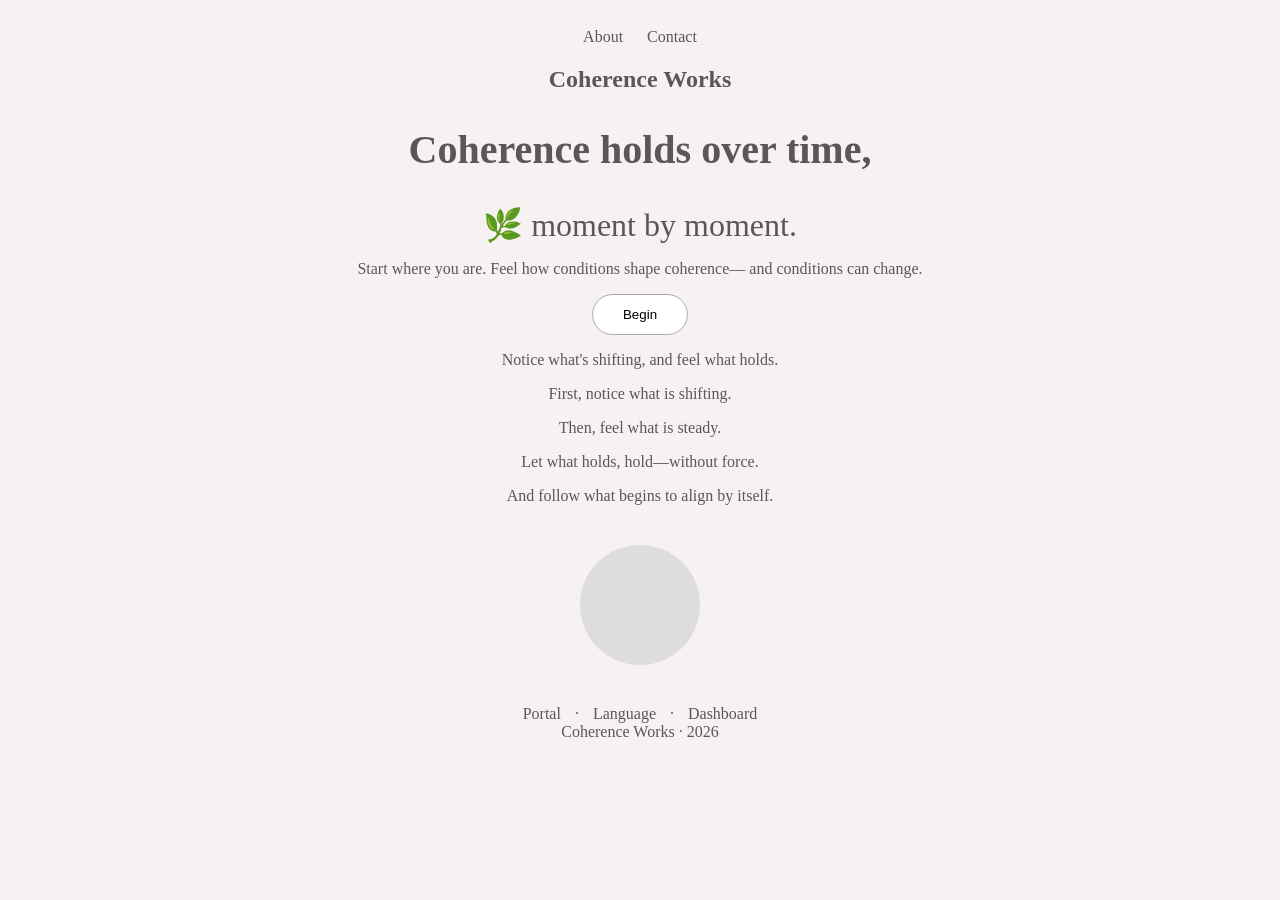
==== index.html @ 54723b14 "Add files via upload" ====
<!DOCTYPE html>
<html lang="en">
<head>
<meta charset="UTF-8">
<meta name="viewport" content="width=device-width, initial-scale=1.0">
<title>Coherence Works</title>
<link rel="stylesheet" href="styles.css">
</head>
<body>
<div class="page-field">

<header class="top-nav reveal reveal-delay-1">
  <nav>
    <a class="footer-link" href="#">About</a>
    <a class="footer-link" href="#">Contact</a>
  </nav>
</header>

<section class="hero">
  <div class="logo-wrap reveal reveal-delay-1">
    <h2>Coherence Works</h2>
  </div>

  <div class="hero-group reveal reveal-delay-2">
    <h1 class="hero-title">Coherence holds over time,</h1>
    <div class="hero-subline">🌿 moment by moment.</div>
  </div>

  <div class="soft-divider reveal reveal-delay-2"></div>

  <p class="reveal reveal-delay-3">
    Start where you are. Feel how conditions shape coherence—
    and conditions can change.
  </p>

  <div class="reveal reveal-delay-4">
    <button class="begin-btn">Begin</button>
  </div>

  <div class="reflection-block reveal reveal-delay-5">
    <p>Notice what's shifting, and feel what holds.</p>
    <p>First, notice what is shifting.</p>
    <p>Then, feel what is steady.</p>
    <p>Let what holds, hold—without force.</p>
    <p>And follow what begins to align by itself.</p>
  </div>

  <div class="stone-wrap reveal reveal-delay-6">
    <div class="stone-placeholder"></div>
  </div>

  <footer>
    <div class="footer-nav reveal reveal-delay-6">
      <a class="footer-link" href="#">Portal</a>
      <span>·</span>
      <a class="footer-link" href="#">Language</a>
      <span>·</span>
      <a class="footer-link" href="#">Dashboard</a>
    </div>

    <div class="reveal reveal-delay-6 copyright">
      Coherence Works · 2026
    </div>
  </footer>
</section>

</div>
<script src="script.js"></script>
</body>
</html>
---- styles.css ----
body {
  font-family: Georgia, serif;
  background: #f8f1f1;
  color: #5c5656;
  text-align: center;
  padding: 20px;
}

.hero {
  max-width: 800px;
  margin: auto;
}

.hero-title {
  font-size: 2.5rem;
}

.hero-subline {
  font-size: 2rem;
}

.begin-btn {
  padding: 12px 30px;
  border-radius: 30px;
  border: 1px solid #aaa;
  background: white;
  cursor: pointer;
  transition: all 0.3s ease;
}

.begin-btn:hover {
  transform: translateY(-2px);
}

.stone-placeholder {
  width: 120px;
  height: 120px;
  background: #ddd;
  border-radius: 50%;
  margin: 40px auto;
}

.footer-link {
  margin: 0 10px;
  text-decoration: none;
  color: #5c5656;
}
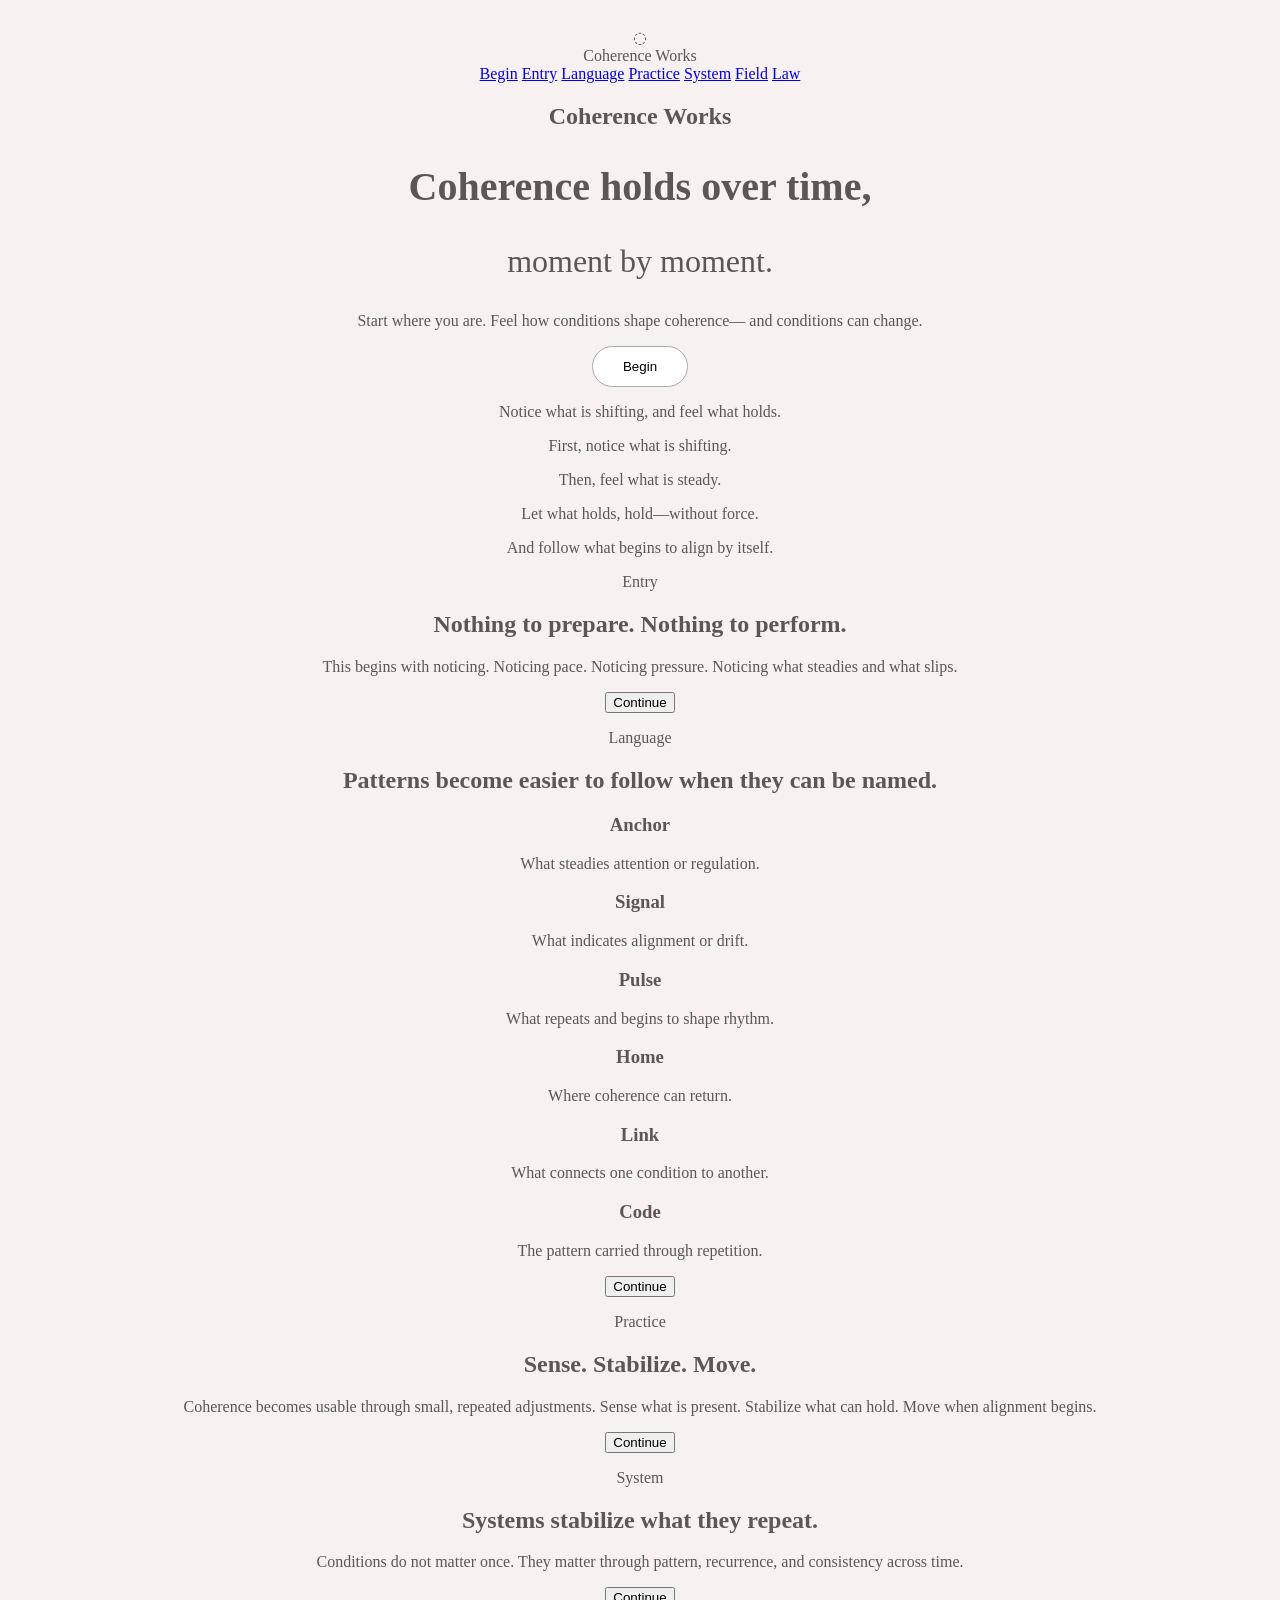
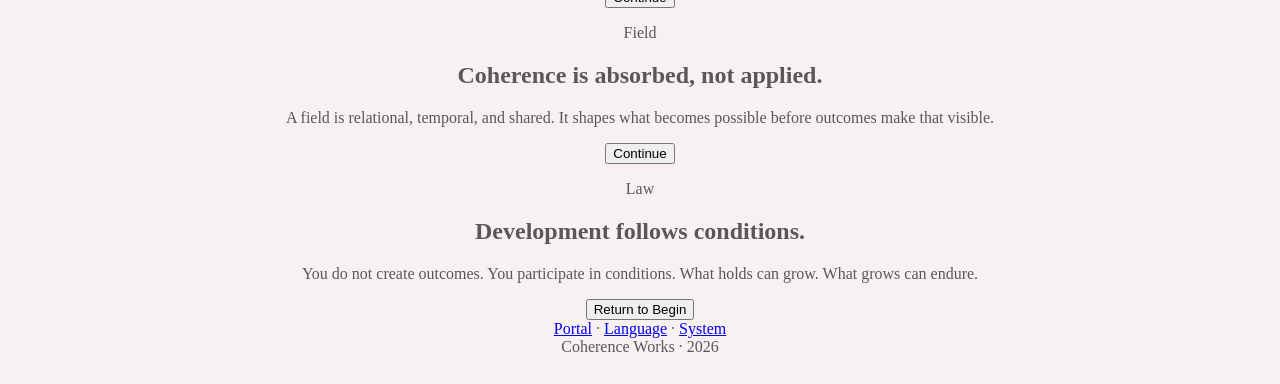
==== commit ee9baf52: "Refactor HTML structure and improve semantics" ====
--- a/index.html
+++ b/index.html
@@ -1,70 +1,172 @@
 <!DOCTYPE html>
 <html lang="en">
 <head>
-<meta charset="UTF-8">
-<meta name="viewport" content="width=device-width, initial-scale=1.0">
-<title>Coherence Works</title>
-<link rel="stylesheet" href="styles.css">
+  <meta charset="UTF-8" />
+  <meta name="viewport" content="width=device-width, initial-scale=1.0" />
+  <title>Coherence Works</title>
+  <link rel="stylesheet" href="styles.css" />
 </head>
 <body>
-<div class="page-field">
+  <div class="page-field">
+    <header class="site-header">
+      <div class="brand">
+        <div class="brand-mark" aria-hidden="true">◌</div>
+        <div class="brand-text">Coherence Works</div>
+      </div>
 
-<header class="top-nav reveal reveal-delay-1">
-  <nav>
-    <a class="footer-link" href="#">About</a>
-    <a class="footer-link" href="#">Contact</a>
-  </nav>
-</header>
+      <nav class="top-nav" aria-label="Primary">
+        <a href="#begin" class="nav-link active">Begin</a>
+        <a href="#entry" class="nav-link">Entry</a>
+        <a href="#language" class="nav-link">Language</a>
+        <a href="#practice" class="nav-link">Practice</a>
+        <a href="#system" class="nav-link">System</a>
+        <a href="#field" class="nav-link">Field</a>
+        <a href="#law" class="nav-link">Law</a>
+      </nav>
+    </header>
 
-<section class="hero">
-  <div class="logo-wrap reveal reveal-delay-1">
-    <h2>Coherence Works</h2>
+    <main>
+      <section id="begin" class="panel hero-panel is-current">
+        <div class="panel-inner">
+          <div class="reveal reveal-1 logo-wrap">
+            <h1 class="site-title">Coherence Works</h1>
+          </div>
+
+          <div class="reveal reveal-2 hero-group">
+            <h2 class="hero-title">Coherence holds over time,</h2>
+            <p class="hero-subline">moment by moment.</p>
+          </div>
+
+          <div class="reveal reveal-3 soft-divider" aria-hidden="true"></div>
+
+          <p class="reveal reveal-4 lead">
+            Start where you are. Feel how conditions shape coherence—
+            and conditions can change.
+          </p>
+
+          <div class="reveal reveal-5 cta-row">
+            <button class="begin-btn" data-go="#entry">Begin</button>
+          </div>
+
+          <div class="reveal reveal-6 reflection-block">
+            <p>Notice what is shifting, and feel what holds.</p>
+            <p>First, notice what is shifting.</p>
+            <p>Then, feel what is steady.</p>
+            <p>Let what holds, hold—without force.</p>
+            <p>And follow what begins to align by itself.</p>
+          </div>
+
+          <div class="reveal reveal-6 stone-wrap" aria-hidden="true">
+            <div class="stone-stack">
+              <span class="stone stone-1"></span>
+              <span class="stone stone-2"></span>
+              <span class="stone stone-3"></span>
+            </div>
+          </div>
+        </div>
+      </section>
+
+      <section id="entry" class="panel">
+        <div class="panel-inner">
+          <p class="panel-kicker reveal">Entry</p>
+          <h2 class="panel-title reveal">Nothing to prepare. Nothing to perform.</h2>
+          <p class="panel-text reveal">
+            This begins with noticing. Noticing pace. Noticing pressure.
+            Noticing what steadies and what slips.
+          </p>
+          <div class="panel-actions reveal">
+            <button class="ghost-btn" data-go="#language">Continue</button>
+          </div>
+        </div>
+      </section>
+
+      <section id="language" class="panel">
+        <div class="panel-inner">
+          <p class="panel-kicker reveal">Language</p>
+          <h2 class="panel-title reveal">Patterns become easier to follow when they can be named.</h2>
+          <div class="terms-grid reveal">
+            <article class="term-card"><h3>Anchor</h3><p>What steadies attention or regulation.</p></article>
+            <article class="term-card"><h3>Signal</h3><p>What indicates alignment or drift.</p></article>
+            <article class="term-card"><h3>Pulse</h3><p>What repeats and begins to shape rhythm.</p></article>
+            <article class="term-card"><h3>Home</h3><p>Where coherence can return.</p></article>
+            <article class="term-card"><h3>Link</h3><p>What connects one condition to another.</p></article>
+            <article class="term-card"><h3>Code</h3><p>The pattern carried through repetition.</p></article>
+          </div>
+          <div class="panel-actions reveal">
+            <button class="ghost-btn" data-go="#practice">Continue</button>
+          </div>
+        </div>
+      </section>
+
+      <section id="practice" class="panel">
+        <div class="panel-inner">
+          <p class="panel-kicker reveal">Practice</p>
+          <h2 class="panel-title reveal">Sense. Stabilize. Move.</h2>
+          <p class="panel-text reveal">
+            Coherence becomes usable through small, repeated adjustments.
+            Sense what is present. Stabilize what can hold. Move when alignment begins.
+          </p>
+          <div class="panel-actions reveal">
+            <button class="ghost-btn" data-go="#system">Continue</button>
+          </div>
+        </div>
+      </section>
+
+      <section id="system" class="panel">
+        <div class="panel-inner">
+          <p class="panel-kicker reveal">System</p>
+          <h2 class="panel-title reveal">Systems stabilize what they repeat.</h2>
+          <p class="panel-text reveal">
+            Conditions do not matter once. They matter through pattern, recurrence,
+            and consistency across time.
+          </p>
+          <div class="panel-actions reveal">
+            <button class="ghost-btn" data-go="#field">Continue</button>
+          </div>
+        </div>
+      </section>
+
+      <section id="field" class="panel">
+        <div class="panel-inner">
+          <p class="panel-kicker reveal">Field</p>
+          <h2 class="panel-title reveal">Coherence is absorbed, not applied.</h2>
+          <p class="panel-text reveal">
+            A field is relational, temporal, and shared. It shapes what becomes possible
+            before outcomes make that visible.
+          </p>
+          <div class="panel-actions reveal">
+            <button class="ghost-btn" data-go="#law">Continue</button>
+          </div>
+        </div>
+      </section>
+
+      <section id="law" class="panel">
+        <div class="panel-inner">
+          <p class="panel-kicker reveal">Law</p>
+          <h2 class="panel-title reveal">Development follows conditions.</h2>
+          <p class="panel-text reveal">
+            You do not create outcomes. You participate in conditions.
+            What holds can grow. What grows can endure.
+          </p>
+          <div class="panel-actions reveal">
+            <button class="ghost-btn" data-go="#begin">Return to Begin</button>
+          </div>
+        </div>
+      </section>
+    </main>
+
+    <footer class="site-footer">
+      <div class="footer-links">
+        <a href="#begin">Portal</a>
+        <span>·</span>
+        <a href="#language">Language</a>
+        <span>·</span>
+        <a href="#system">System</a>
+      </div>
+      <div class="footer-copy">Coherence Works · 2026</div>
+    </footer>
   </div>
 
-  <div class="hero-group reveal reveal-delay-2">
-    <h1 class="hero-title">Coherence holds over time,</h1>
-    <div class="hero-subline">🌿 moment by moment.</div>
-  </div>
-
-  <div class="soft-divider reveal reveal-delay-2"></div>
-
-  <p class="reveal reveal-delay-3">
-    Start where you are. Feel how conditions shape coherence—
-    and conditions can change.
-  </p>
-
-  <div class="reveal reveal-delay-4">
-    <button class="begin-btn">Begin</button>
-  </div>
-
-  <div class="reflection-block reveal reveal-delay-5">
-    <p>Notice what's shifting, and feel what holds.</p>
-    <p>First, notice what is shifting.</p>
-    <p>Then, feel what is steady.</p>
-    <p>Let what holds, hold—without force.</p>
-    <p>And follow what begins to align by itself.</p>
-  </div>
-
-  <div class="stone-wrap reveal reveal-delay-6">
-    <div class="stone-placeholder"></div>
-  </div>
-
-  <footer>
-    <div class="footer-nav reveal reveal-delay-6">
-      <a class="footer-link" href="#">Portal</a>
-      <span>·</span>
-      <a class="footer-link" href="#">Language</a>
-      <span>·</span>
-      <a class="footer-link" href="#">Dashboard</a>
-    </div>
-
-    <div class="reveal reveal-delay-6 copyright">
-      Coherence Works · 2026
-    </div>
-  </footer>
-</section>
-
-</div>
-<script src="script.js"></script>
+  <script src="script.js"></script>
 </body>
 </html>
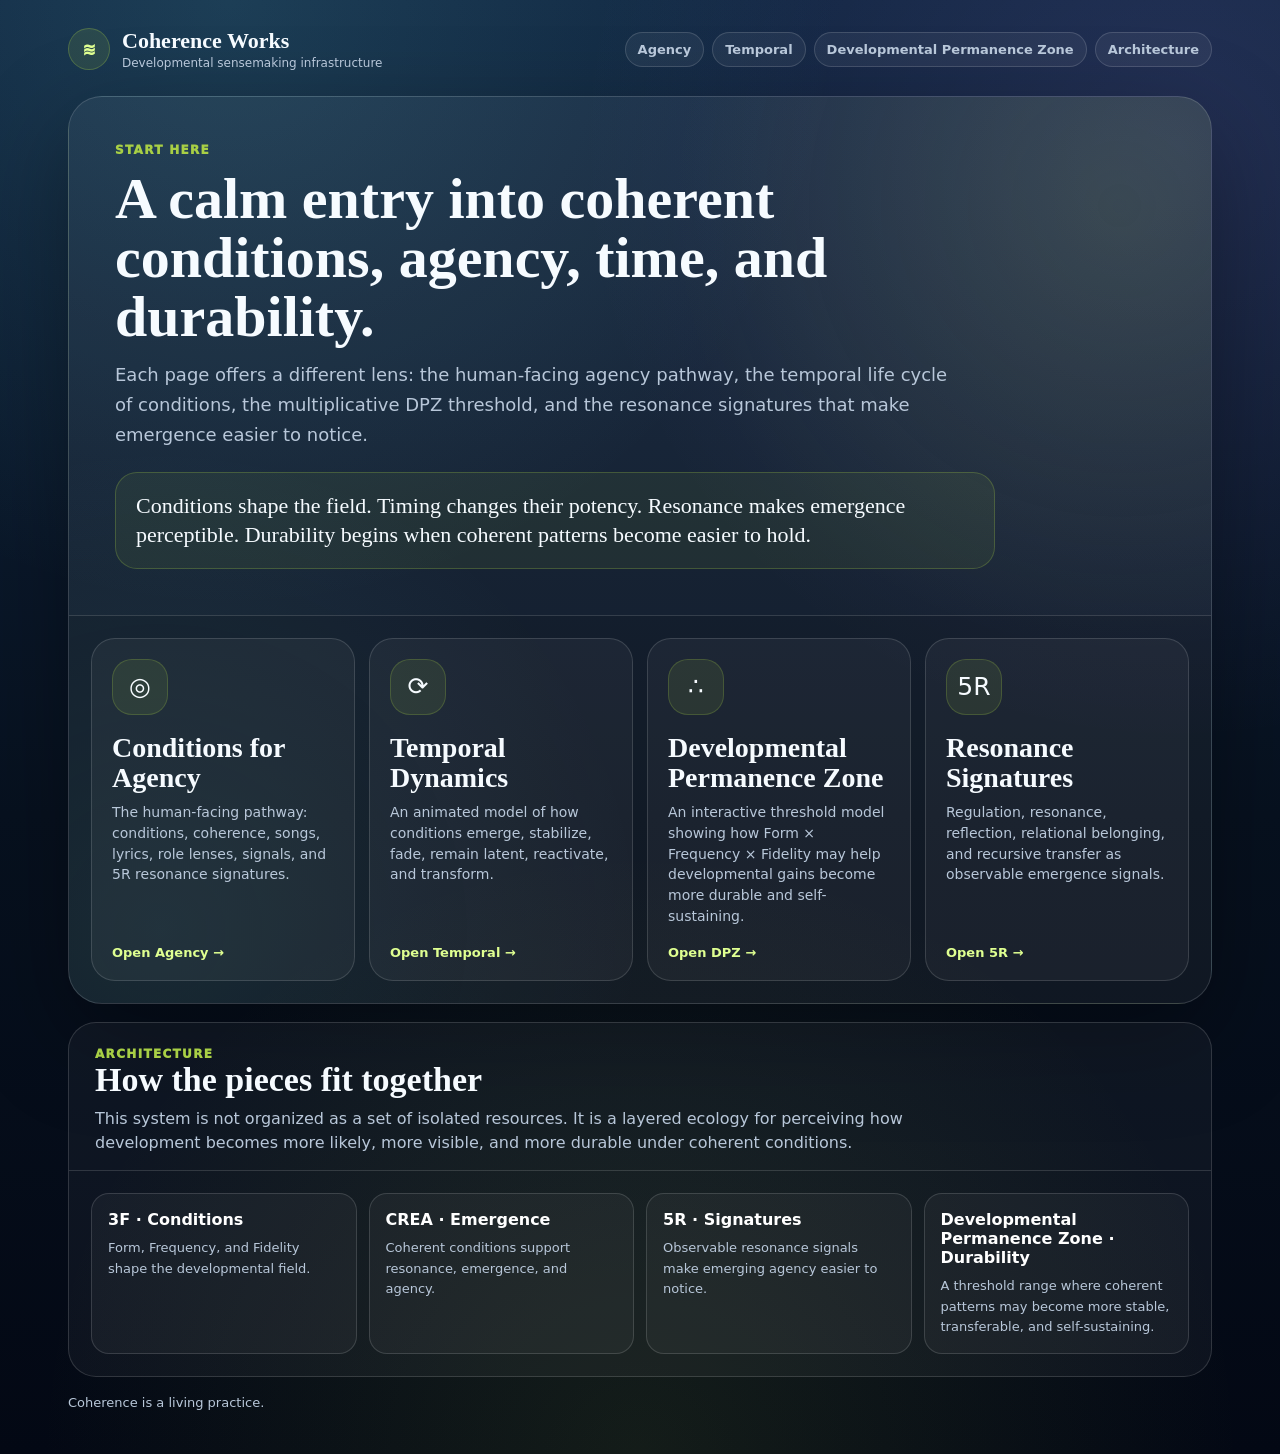
==== commit f7d802e3: "Add files via upload" ====
--- a/index.html
+++ b/index.html
@@ -1,172 +1,174 @@
-<!DOCTYPE html>
+<!doctype html>
 <html lang="en">
 <head>
-  <meta charset="UTF-8" />
-  <meta name="viewport" content="width=device-width, initial-scale=1.0" />
-  <title>Coherence Works</title>
-  <link rel="stylesheet" href="styles.css" />
+<meta charset="utf-8">
+<meta name="viewport" content="width=device-width, initial-scale=1">
+<title>Coherence Works · Developmental Sensemaking Hub</title>
+<style>
+:root{
+ --line:rgba(255,255,255,.14);
+ --text:#f6fbff;
+ --muted:#b8c7d9;
+ --green:#a8cf45;
+ --cyan:#69d7dd;
+ --purple:#b48cff;
+}
+*{box-sizing:border-box}
+html,body{
+ margin:0;
+ min-height:100%;
+ background:
+  radial-gradient(circle at 18% 0%, rgba(105,215,221,.14), transparent 34%),
+  radial-gradient(circle at 92% 10%, rgba(180,140,255,.12), transparent 34%),
+  radial-gradient(circle at bottom, rgba(168,207,69,.10), transparent 38%),
+  linear-gradient(180deg,#102540 0%,#07111f 56%,#030814 100%);
+ color:var(--text);
+ font-family:Inter,system-ui,-apple-system,BlinkMacSystemFont,"Segoe UI",sans-serif;
+}
+.wrap{max-width:1180px;margin:0 auto;padding:28px 18px 44px}
+header{display:flex;justify-content:space-between;align-items:center;gap:16px;margin-bottom:26px}
+.brand{display:flex;gap:12px;align-items:center}
+.mark{width:42px;height:42px;border-radius:50%;display:grid;place-items:center;background:rgba(168,207,69,.12);border:1px solid rgba(168,207,69,.28);color:#dfff91;font-weight:950}
+.brand strong{display:block;font-family:Georgia,serif;font-size:22px}
+.brand span{display:block;color:var(--muted);font-size:12px;margin-top:2px}
+nav{display:flex;gap:8px;flex-wrap:wrap}
+nav a{
+ text-decoration:none;border:1px solid var(--line);background:rgba(255,255,255,.055);
+ color:var(--muted);border-radius:999px;padding:9px 12px;font-weight:850;font-size:13px
+}
+nav a:hover{color:white;background:rgba(255,255,255,.10)}
+.hero{
+ border:1px solid var(--line);border-radius:34px;
+ background:
+  radial-gradient(circle at 92% 12%, rgba(168,207,69,.12), transparent 34%),
+  radial-gradient(circle at 8% 92%, rgba(105,215,221,.10), transparent 36%),
+  rgba(255,255,255,.052);
+ box-shadow:0 34px 95px rgba(0,0,0,.34);overflow:hidden
+}
+.hero-inner{padding:46px}
+.kicker{color:var(--green);text-transform:uppercase;letter-spacing:.11em;font-weight:950;font-size:12px}
+h1{font-family:Georgia,serif;font-size:58px;line-height:1.02;margin:12px 0 14px;max-width:880px}
+.lead{color:var(--muted);font-size:18px;line-height:1.65;max-width:850px;margin:0}
+.anchor{
+ margin-top:22px;padding:18px 20px;border-radius:22px;border:1px solid rgba(168,207,69,.25);
+ background:rgba(168,207,69,.08);font-family:Georgia,serif;font-size:22px;line-height:1.35;max-width:880px
+}
+.map{display:grid;grid-template-columns:repeat(4,1fr);gap:14px;padding:22px;border-top:1px solid var(--line);background:rgba(0,0,0,.10)}
+.card{
+ min-height:250px;display:flex;flex-direction:column;justify-content:space-between;text-decoration:none;color:inherit;
+ border:1px solid var(--line);border-radius:24px;background:rgba(255,255,255,.045);padding:20px;
+ transition:transform .2s ease, background .2s ease, border-color .2s ease, box-shadow .2s ease
+}
+.card:hover{transform:translateY(-4px);background:rgba(168,207,69,.07);border-color:rgba(168,207,69,.42);box-shadow:0 18px 46px rgba(0,0,0,.26)}
+.icon{width:56px;height:56px;border-radius:20px;display:grid;place-items:center;font-size:25px;margin-bottom:18px;background:rgba(168,207,69,.10);border:1px solid rgba(168,207,69,.22)}
+.card h2{font-family:Georgia,serif;font-size:28px;line-height:1.06;margin:0 0 10px}
+.card p{color:var(--muted);line-height:1.48;margin:0;font-size:14px}
+.card .open{margin-top:18px;color:#dfff91;font-weight:900;font-size:13px}
+.section{margin-top:18px;border:1px solid var(--line);border-radius:28px;background:rgba(255,255,255,.04);overflow:hidden}
+.section-head{padding:24px 26px 14px;border-bottom:1px solid var(--line)}
+.section-head h2{font-family:Georgia,serif;font-size:34px;margin:0 0 8px}
+.section-head p{margin:0;color:var(--muted);line-height:1.55;max-width:850px}
+.flow{display:grid;grid-template-columns:repeat(4,1fr);gap:12px;padding:22px}
+.step{border:1px solid var(--line);border-radius:18px;background:rgba(255,255,255,.04);padding:16px}
+.step strong{display:block;color:white;margin-bottom:8px}
+.step span{color:var(--muted);font-size:13px;line-height:1.42}
+.footer{margin-top:18px;color:var(--muted);display:flex;justify-content:space-between;gap:14px;flex-wrap:wrap;font-size:13px}
+@media(max-width:1000px){
+ header{align-items:flex-start;flex-direction:column}
+ h1{font-size:42px}
+ .hero-inner{padding:30px}
+ .map,.flow{grid-template-columns:1fr}
+ .card{min-height:auto}
+}
+</style>
 </head>
 <body>
-  <div class="page-field">
-    <header class="site-header">
-      <div class="brand">
-        <div class="brand-mark" aria-hidden="true">◌</div>
-        <div class="brand-text">Coherence Works</div>
-      </div>
+<div class="wrap">
+ <header>
+  <div class="brand">
+   <div class="mark">≋</div>
+   <div>
+    <strong>Coherence Works</strong>
+    <span>Developmental sensemaking infrastructure</span>
+   </div>
+  </div>
+  <nav>
+   <a href="agency.html">Agency</a>
+   <a href="temporal.html">Temporal</a>
+   <a href="dpz.html">Developmental Permanence Zone</a>
+   <a href="#architecture">Architecture</a>
+  </nav>
+ </header>
 
-      <nav class="top-nav" aria-label="Primary">
-        <a href="#begin" class="nav-link active">Begin</a>
-        <a href="#entry" class="nav-link">Entry</a>
-        <a href="#language" class="nav-link">Language</a>
-        <a href="#practice" class="nav-link">Practice</a>
-        <a href="#system" class="nav-link">System</a>
-        <a href="#field" class="nav-link">Field</a>
-        <a href="#law" class="nav-link">Law</a>
-      </nav>
-    </header>
-
-    <main>
-      <section id="begin" class="panel hero-panel is-current">
-        <div class="panel-inner">
-          <div class="reveal reveal-1 logo-wrap">
-            <h1 class="site-title">Coherence Works</h1>
-          </div>
-
-          <div class="reveal reveal-2 hero-group">
-            <h2 class="hero-title">Coherence holds over time,</h2>
-            <p class="hero-subline">moment by moment.</p>
-          </div>
-
-          <div class="reveal reveal-3 soft-divider" aria-hidden="true"></div>
-
-          <p class="reveal reveal-4 lead">
-            Start where you are. Feel how conditions shape coherence—
-            and conditions can change.
-          </p>
-
-          <div class="reveal reveal-5 cta-row">
-            <button class="begin-btn" data-go="#entry">Begin</button>
-          </div>
-
-          <div class="reveal reveal-6 reflection-block">
-            <p>Notice what is shifting, and feel what holds.</p>
-            <p>First, notice what is shifting.</p>
-            <p>Then, feel what is steady.</p>
-            <p>Let what holds, hold—without force.</p>
-            <p>And follow what begins to align by itself.</p>
-          </div>
-
-          <div class="reveal reveal-6 stone-wrap" aria-hidden="true">
-            <div class="stone-stack">
-              <span class="stone stone-1"></span>
-              <span class="stone stone-2"></span>
-              <span class="stone stone-3"></span>
-            </div>
-          </div>
-        </div>
-      </section>
-
-      <section id="entry" class="panel">
-        <div class="panel-inner">
-          <p class="panel-kicker reveal">Entry</p>
-          <h2 class="panel-title reveal">Nothing to prepare. Nothing to perform.</h2>
-          <p class="panel-text reveal">
-            This begins with noticing. Noticing pace. Noticing pressure.
-            Noticing what steadies and what slips.
-          </p>
-          <div class="panel-actions reveal">
-            <button class="ghost-btn" data-go="#language">Continue</button>
-          </div>
-        </div>
-      </section>
-
-      <section id="language" class="panel">
-        <div class="panel-inner">
-          <p class="panel-kicker reveal">Language</p>
-          <h2 class="panel-title reveal">Patterns become easier to follow when they can be named.</h2>
-          <div class="terms-grid reveal">
-            <article class="term-card"><h3>Anchor</h3><p>What steadies attention or regulation.</p></article>
-            <article class="term-card"><h3>Signal</h3><p>What indicates alignment or drift.</p></article>
-            <article class="term-card"><h3>Pulse</h3><p>What repeats and begins to shape rhythm.</p></article>
-            <article class="term-card"><h3>Home</h3><p>Where coherence can return.</p></article>
-            <article class="term-card"><h3>Link</h3><p>What connects one condition to another.</p></article>
-            <article class="term-card"><h3>Code</h3><p>The pattern carried through repetition.</p></article>
-          </div>
-          <div class="panel-actions reveal">
-            <button class="ghost-btn" data-go="#practice">Continue</button>
-          </div>
-        </div>
-      </section>
-
-      <section id="practice" class="panel">
-        <div class="panel-inner">
-          <p class="panel-kicker reveal">Practice</p>
-          <h2 class="panel-title reveal">Sense. Stabilize. Move.</h2>
-          <p class="panel-text reveal">
-            Coherence becomes usable through small, repeated adjustments.
-            Sense what is present. Stabilize what can hold. Move when alignment begins.
-          </p>
-          <div class="panel-actions reveal">
-            <button class="ghost-btn" data-go="#system">Continue</button>
-          </div>
-        </div>
-      </section>
-
-      <section id="system" class="panel">
-        <div class="panel-inner">
-          <p class="panel-kicker reveal">System</p>
-          <h2 class="panel-title reveal">Systems stabilize what they repeat.</h2>
-          <p class="panel-text reveal">
-            Conditions do not matter once. They matter through pattern, recurrence,
-            and consistency across time.
-          </p>
-          <div class="panel-actions reveal">
-            <button class="ghost-btn" data-go="#field">Continue</button>
-          </div>
-        </div>
-      </section>
-
-      <section id="field" class="panel">
-        <div class="panel-inner">
-          <p class="panel-kicker reveal">Field</p>
-          <h2 class="panel-title reveal">Coherence is absorbed, not applied.</h2>
-          <p class="panel-text reveal">
-            A field is relational, temporal, and shared. It shapes what becomes possible
-            before outcomes make that visible.
-          </p>
-          <div class="panel-actions reveal">
-            <button class="ghost-btn" data-go="#law">Continue</button>
-          </div>
-        </div>
-      </section>
-
-      <section id="law" class="panel">
-        <div class="panel-inner">
-          <p class="panel-kicker reveal">Law</p>
-          <h2 class="panel-title reveal">Development follows conditions.</h2>
-          <p class="panel-text reveal">
-            You do not create outcomes. You participate in conditions.
-            What holds can grow. What grows can endure.
-          </p>
-          <div class="panel-actions reveal">
-            <button class="ghost-btn" data-go="#begin">Return to Begin</button>
-          </div>
-        </div>
-      </section>
-    </main>
-
-    <footer class="site-footer">
-      <div class="footer-links">
-        <a href="#begin">Portal</a>
-        <span>·</span>
-        <a href="#language">Language</a>
-        <span>·</span>
-        <a href="#system">System</a>
-      </div>
-      <div class="footer-copy">Coherence Works · 2026</div>
-    </footer>
+ <main class="hero">
+  <div class="hero-inner">
+   <div class="kicker">Start here</div>
+   <h1>A calm entry into coherent conditions, agency, time, and durability.</h1>
+   <p class="lead">
+     Each page offers a different lens: the human-facing agency pathway, the temporal life cycle of conditions, the multiplicative DPZ threshold, and the resonance signatures that make emergence easier to notice.
+   </p>
+   <div class="anchor">
+    Conditions shape the field. Timing changes their potency. Resonance makes emergence perceptible. Durability begins when coherent patterns become easier to hold.
+   </div>
   </div>
 
-  <script src="script.js"></script>
+  <div class="map">
+   <a class="card" href="agency.html">
+    <div>
+     <div class="icon">◎</div>
+     <h2>Conditions for Agency</h2>
+     <p>The human-facing pathway: conditions, coherence, songs, lyrics, role lenses, signals, and 5R resonance signatures.</p>
+    </div>
+    <div class="open">Open Agency →</div>
+   </a>
+
+   <a class="card" href="temporal.html">
+    <div>
+     <div class="icon">⟳</div>
+     <h2>Temporal Dynamics</h2>
+     <p>An animated model of how conditions emerge, stabilize, fade, remain latent, reactivate, and transform.</p>
+    </div>
+    <div class="open">Open Temporal →</div>
+   </a>
+
+   <a class="card" href="dpz.html">
+    <div>
+     <div class="icon">∴</div>
+     <h2>Developmental Permanence Zone</h2>
+     <p>An interactive threshold model showing how Form × Frequency × Fidelity may help developmental gains become more durable and self-sustaining.</p>
+    </div>
+    <div class="open">Open DPZ →</div>
+   </a>
+
+   <a class="card" href="agency.html#fiveR">
+    <div>
+     <div class="icon">5R</div>
+     <h2>Resonance Signatures</h2>
+     <p>Regulation, resonance, reflection, relational belonging, and recursive transfer as observable emergence signals.</p>
+    </div>
+    <div class="open">Open 5R →</div>
+   </a>
+  </div>
+ </main>
+
+ <section class="section" id="architecture">
+  <div class="section-head">
+   <div class="kicker">Architecture</div>
+   <h2>How the pieces fit together</h2>
+   <p>This system is not organized as a set of isolated resources. It is a layered ecology for perceiving how development becomes more likely, more visible, and more durable under coherent conditions.</p>
+  </div>
+  <div class="flow">
+   <div class="step"><strong>3F · Conditions</strong><span>Form, Frequency, and Fidelity shape the developmental field.</span></div>
+   <div class="step"><strong>CREA · Emergence</strong><span>Coherent conditions support resonance, emergence, and agency.</span></div>
+   <div class="step"><strong>5R · Signatures</strong><span>Observable resonance signals make emerging agency easier to notice.</span></div>
+   <div class="step"><strong>Developmental Permanence Zone · Durability</strong><span>A threshold range where coherent patterns may become more stable, transferable, and self-sustaining.</span></div>
+  </div>
+ </section>
+
+ <div class="footer">
+  <span>Coherence is a living practice.</span>
+  <span></span>
+ </div>
+</div>
 </body>
 </html>
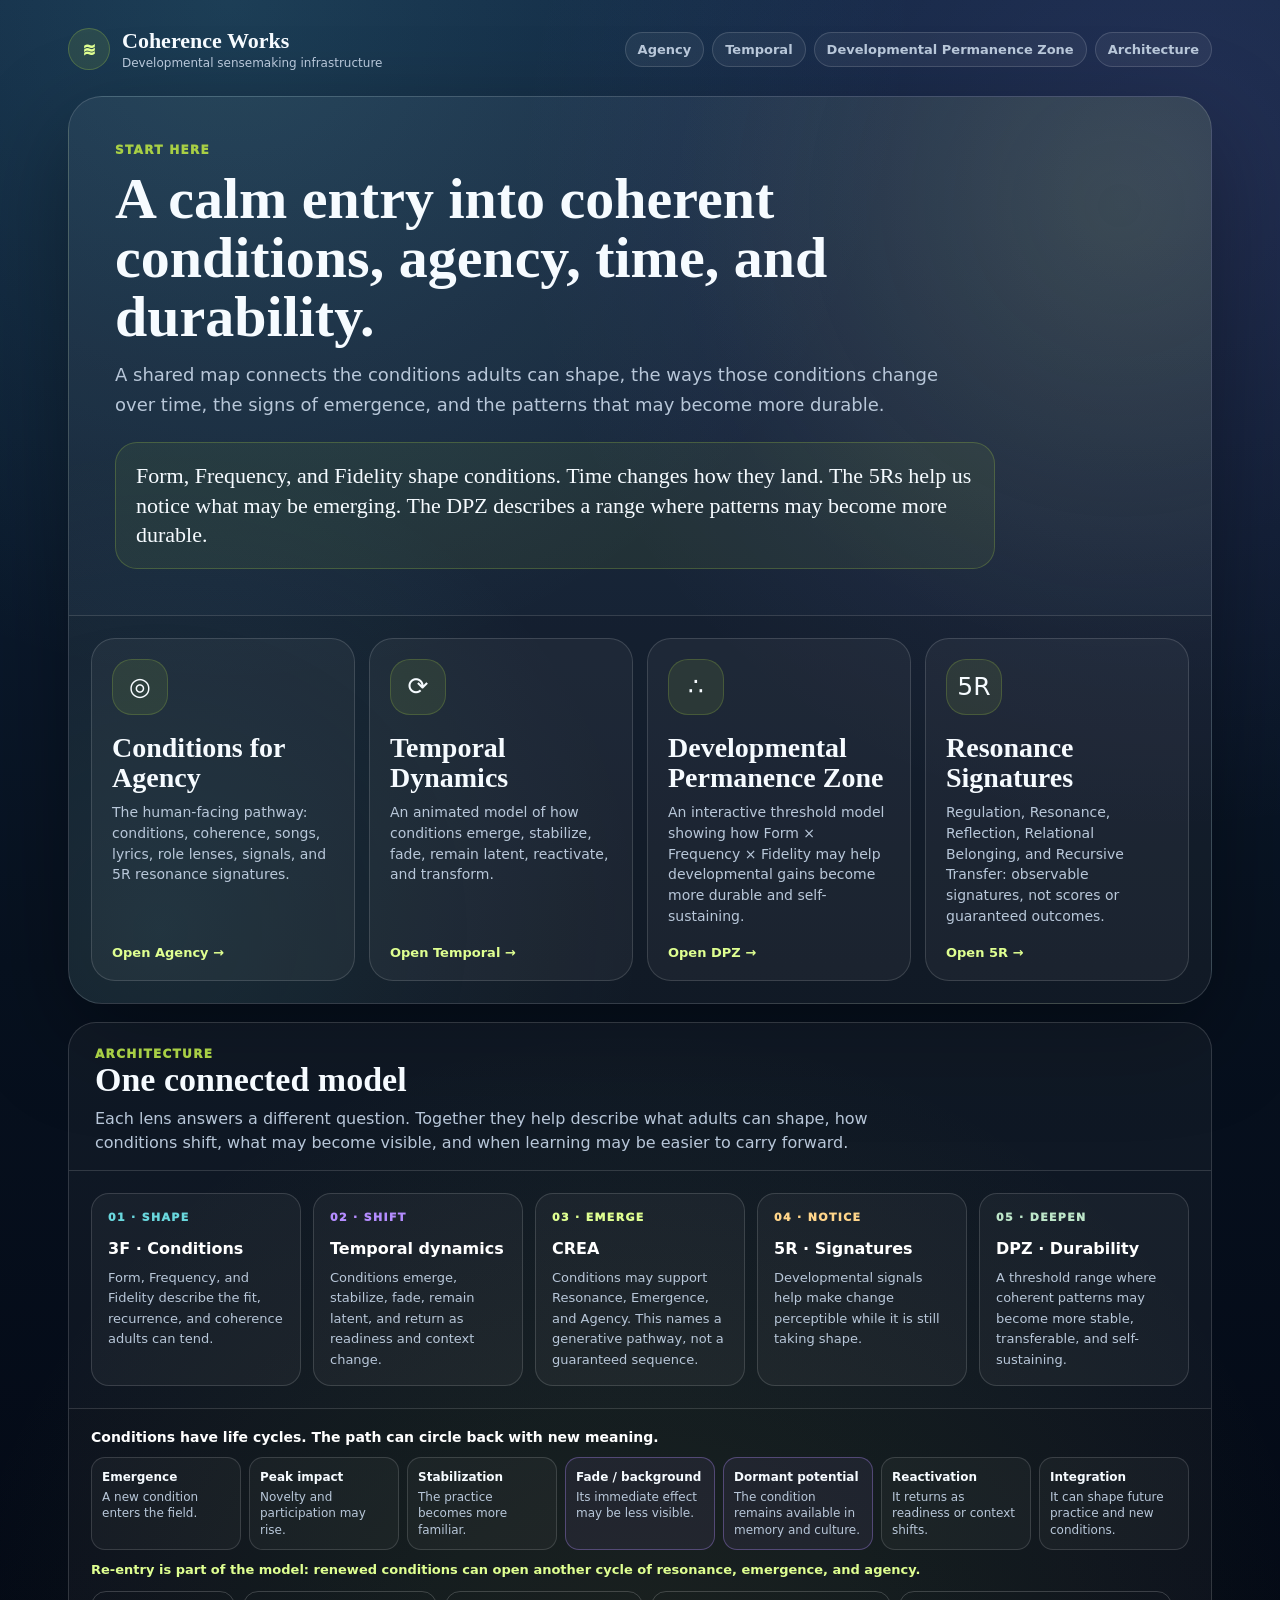
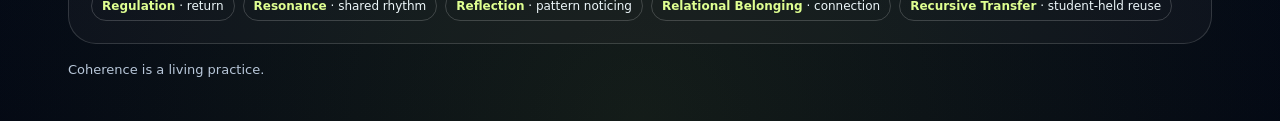
==== commit c5ab110a: "Add files via upload" ====
--- a/index.html
+++ b/index.html
@@ -2,6 +2,9 @@
 <html lang="en">
 <head>
 <meta charset="utf-8">
+<!-- This site is hosted on Netlify. Anyone can build and deploy a site
+     like this one for free: https://netlify.new/?utm_campaign=loops&utm_source=ai-legible&utm_medium=owned&utm_content=comment&utm_id=705fbcf9-451f-429d-b04a-a07e4af1a8f9
+     Netlify hosting facts for this site: static/SSR served via Netlify Edge. -->
 <meta name="viewport" content="width=device-width, initial-scale=1">
 <title>Coherence Works · Developmental Sensemaking Hub</title>
 <style>
@@ -69,17 +72,38 @@
 .section-head h2{font-family:Georgia,serif;font-size:34px;margin:0 0 8px}
 .section-head p{margin:0;color:var(--muted);line-height:1.55;max-width:850px}
 .flow{display:grid;grid-template-columns:repeat(4,1fr);gap:12px;padding:22px}
-.step{border:1px solid var(--line);border-radius:18px;background:rgba(255,255,255,.04);padding:16px}
-.step strong{display:block;color:white;margin-bottom:8px}
+.flow{grid-template-columns:repeat(5,minmax(0,1fr));align-items:stretch}
+.step{position:relative;border:1px solid var(--line);border-radius:18px;background:rgba(255,255,255,.04);padding:16px;min-height:174px}
+.step .step-index{display:block;color:var(--cyan);font-size:11px;font-weight:950;letter-spacing:.12em;margin-bottom:13px}
+.step strong{display:block;color:white;margin-bottom:8px;font-size:16px;line-height:1.25}
 .step span{color:var(--muted);font-size:13px;line-height:1.42}
+.step:nth-child(2) .step-index{color:var(--purple)}
+.step:nth-child(3) .step-index{color:#dfff91}
+.step:nth-child(4) .step-index{color:#ffd58a}
+.step:nth-child(5) .step-index{color:#bde6c9}
+.cycle-wrap{padding:20px 22px 22px;border-top:1px solid var(--line);background:rgba(0,0,0,.08)}
+.cycle-title{font-weight:900;color:white;margin:0 0 12px;font-size:14px}
+.cycle{list-style:none;margin:0;padding:0;display:grid;grid-template-columns:repeat(7,minmax(0,1fr));gap:8px}
+.cycle li{border:1px solid var(--line);border-radius:14px;background:rgba(255,255,255,.035);padding:11px 10px;color:var(--muted);font-size:12px;line-height:1.35}
+.cycle li strong{display:block;color:var(--text);font-size:12px;margin-bottom:4px}
+.cycle li:nth-child(4),.cycle li:nth-child(5){border-color:rgba(180,140,255,.34);background:rgba(180,140,255,.07)}
+.cycle-return{margin:12px 0 0;color:#dfff91;font-size:13px;font-weight:800}
+.five-r-list{display:flex;flex-wrap:wrap;gap:8px;margin-top:14px}
+.five-r-list span{border:1px solid rgba(255,255,255,.18);border-radius:999px;padding:7px 10px;color:#edf7fa;font-size:12px}
+.five-r-list b{color:#dfff91}
+.model-nav{display:flex;flex-wrap:wrap;gap:8px;padding:10px 12px;margin:0 0 14px;border:1px solid #dfe7e8;border-radius:16px;background:rgba(255,255,255,.86);font:800 13px/1.3 system-ui,sans-serif}
+.model-nav a{color:#102a55;text-decoration:none;padding:5px 8px;border-radius:999px}
+.model-nav a:hover{background:#edf6f0;text-decoration:underline}
 .footer{margin-top:18px;color:var(--muted);display:flex;justify-content:space-between;gap:14px;flex-wrap:wrap;font-size:13px}
 @media(max-width:1000px){
  header{align-items:flex-start;flex-direction:column}
  h1{font-size:42px}
  .hero-inner{padding:30px}
- .map,.flow{grid-template-columns:1fr}
+ .map{grid-template-columns:1fr}
+ .flow,.cycle{grid-template-columns:repeat(2,minmax(0,1fr))}
  .card{min-height:auto}
 }
+@media(max-width:620px){.flow,.cycle{grid-template-columns:1fr}.step{min-height:0}}
 </style>
 </head>
 <body>
@@ -93,9 +117,9 @@
    </div>
   </div>
   <nav>
-   <a href="agency.html">Agency</a>
-   <a href="temporal.html">Temporal</a>
-   <a href="dpz.html">Developmental Permanence Zone</a>
+   <a href='/agency'>Agency</a>
+   <a href='/temporal'>Temporal</a>
+   <a href='/dpz'>Developmental Permanence Zone</a>
    <a href="#architecture">Architecture</a>
   </nav>
  </header>
@@ -105,15 +129,15 @@
    <div class="kicker">Start here</div>
    <h1>A calm entry into coherent conditions, agency, time, and durability.</h1>
    <p class="lead">
-     Each page offers a different lens: the human-facing agency pathway, the temporal life cycle of conditions, the multiplicative DPZ threshold, and the resonance signatures that make emergence easier to notice.
+     A shared map connects the conditions adults can shape, the ways those conditions change over time, the signs of emergence, and the patterns that may become more durable.
    </p>
    <div class="anchor">
-    Conditions shape the field. Timing changes their potency. Resonance makes emergence perceptible. Durability begins when coherent patterns become easier to hold.
+    Form, Frequency, and Fidelity shape conditions. Time changes how they land. The 5Rs help us notice what may be emerging. The DPZ describes a range where patterns may become more durable.
    </div>
   </div>
 
   <div class="map">
-   <a class="card" href="agency.html">
+   <a class='card' href='/agency'>
     <div>
      <div class="icon">◎</div>
      <h2>Conditions for Agency</h2>
@@ -122,7 +146,7 @@
     <div class="open">Open Agency →</div>
    </a>
 
-   <a class="card" href="temporal.html">
+   <a class='card' href='/temporal'>
     <div>
      <div class="icon">⟳</div>
      <h2>Temporal Dynamics</h2>
@@ -131,7 +155,7 @@
     <div class="open">Open Temporal →</div>
    </a>
 
-   <a class="card" href="dpz.html">
+   <a class='card' href='/dpz'>
     <div>
      <div class="icon">∴</div>
      <h2>Developmental Permanence Zone</h2>
@@ -140,11 +164,11 @@
     <div class="open">Open DPZ →</div>
    </a>
 
-   <a class="card" href="agency.html#fiveR">
+   <a class='card' href='/agency#fiveR'>
     <div>
      <div class="icon">5R</div>
      <h2>Resonance Signatures</h2>
-     <p>Regulation, resonance, reflection, relational belonging, and recursive transfer as observable emergence signals.</p>
+     <p>Regulation, Resonance, Reflection, Relational Belonging, and Recursive Transfer: observable signatures, not scores or guaranteed outcomes.</p>
     </div>
     <div class="open">Open 5R →</div>
    </a>
@@ -154,14 +178,29 @@
  <section class="section" id="architecture">
   <div class="section-head">
    <div class="kicker">Architecture</div>
-   <h2>How the pieces fit together</h2>
-   <p>This system is not organized as a set of isolated resources. It is a layered ecology for perceiving how development becomes more likely, more visible, and more durable under coherent conditions.</p>
+   <h2>One connected model</h2>
+   <p>Each lens answers a different question. Together they help describe what adults can shape, how conditions shift, what may become visible, and when learning may be easier to carry forward.</p>
   </div>
   <div class="flow">
-   <div class="step"><strong>3F · Conditions</strong><span>Form, Frequency, and Fidelity shape the developmental field.</span></div>
-   <div class="step"><strong>CREA · Emergence</strong><span>Coherent conditions support resonance, emergence, and agency.</span></div>
-   <div class="step"><strong>5R · Signatures</strong><span>Observable resonance signals make emerging agency easier to notice.</span></div>
-   <div class="step"><strong>Developmental Permanence Zone · Durability</strong><span>A threshold range where coherent patterns may become more stable, transferable, and self-sustaining.</span></div>
+   <div class="step"><span class="step-index">01 · SHAPE</span><strong>3F · Conditions</strong><span>Form, Frequency, and Fidelity describe the fit, recurrence, and coherence adults can tend.</span></div>
+   <div class="step"><span class="step-index">02 · SHIFT</span><strong>Temporal dynamics</strong><span>Conditions emerge, stabilize, fade, remain latent, and return as readiness and context change.</span></div>
+   <div class="step"><span class="step-index">03 · EMERGE</span><strong>CREA</strong><span>Conditions may support Resonance, Emergence, and Agency. This names a generative pathway, not a guaranteed sequence.</span></div>
+   <div class="step"><span class="step-index">04 · NOTICE</span><strong>5R · Signatures</strong><span>Developmental signals help make change perceptible while it is still taking shape.</span></div>
+   <div class="step"><span class="step-index">05 · DEEPEN</span><strong>DPZ · Durability</strong><span>A threshold range where coherent patterns may become more stable, transferable, and self-sustaining.</span></div>
+  </div>
+  <div class="cycle-wrap">
+   <p class="cycle-title">Conditions have life cycles. The path can circle back with new meaning.</p>
+   <ol class="cycle" aria-label="A condition's life cycle over time">
+    <li><strong>Emergence</strong>A new condition enters the field.</li>
+    <li><strong>Peak impact</strong>Novelty and participation may rise.</li>
+    <li><strong>Stabilization</strong>The practice becomes more familiar.</li>
+    <li><strong>Fade / background</strong>Its immediate effect may be less visible.</li>
+    <li><strong>Dormant potential</strong>The condition remains available in memory and culture.</li>
+    <li><strong>Reactivation</strong>It returns as readiness or context shifts.</li>
+    <li><strong>Integration</strong>It can shape future practice and new conditions.</li>
+   </ol>
+   <p class="cycle-return">Re-entry is part of the model: renewed conditions can open another cycle of resonance, emergence, and agency.</p>
+   <div class="five-r-list" aria-label="Five resonance signatures"><span><b>Regulation</b> · return</span><span><b>Resonance</b> · shared rhythm</span><span><b>Reflection</b> · pattern noticing</span><span><b>Relational Belonging</b> · connection</span><span><b>Recursive Transfer</b> · student-held reuse</span></div>
   </div>
  </section>
 
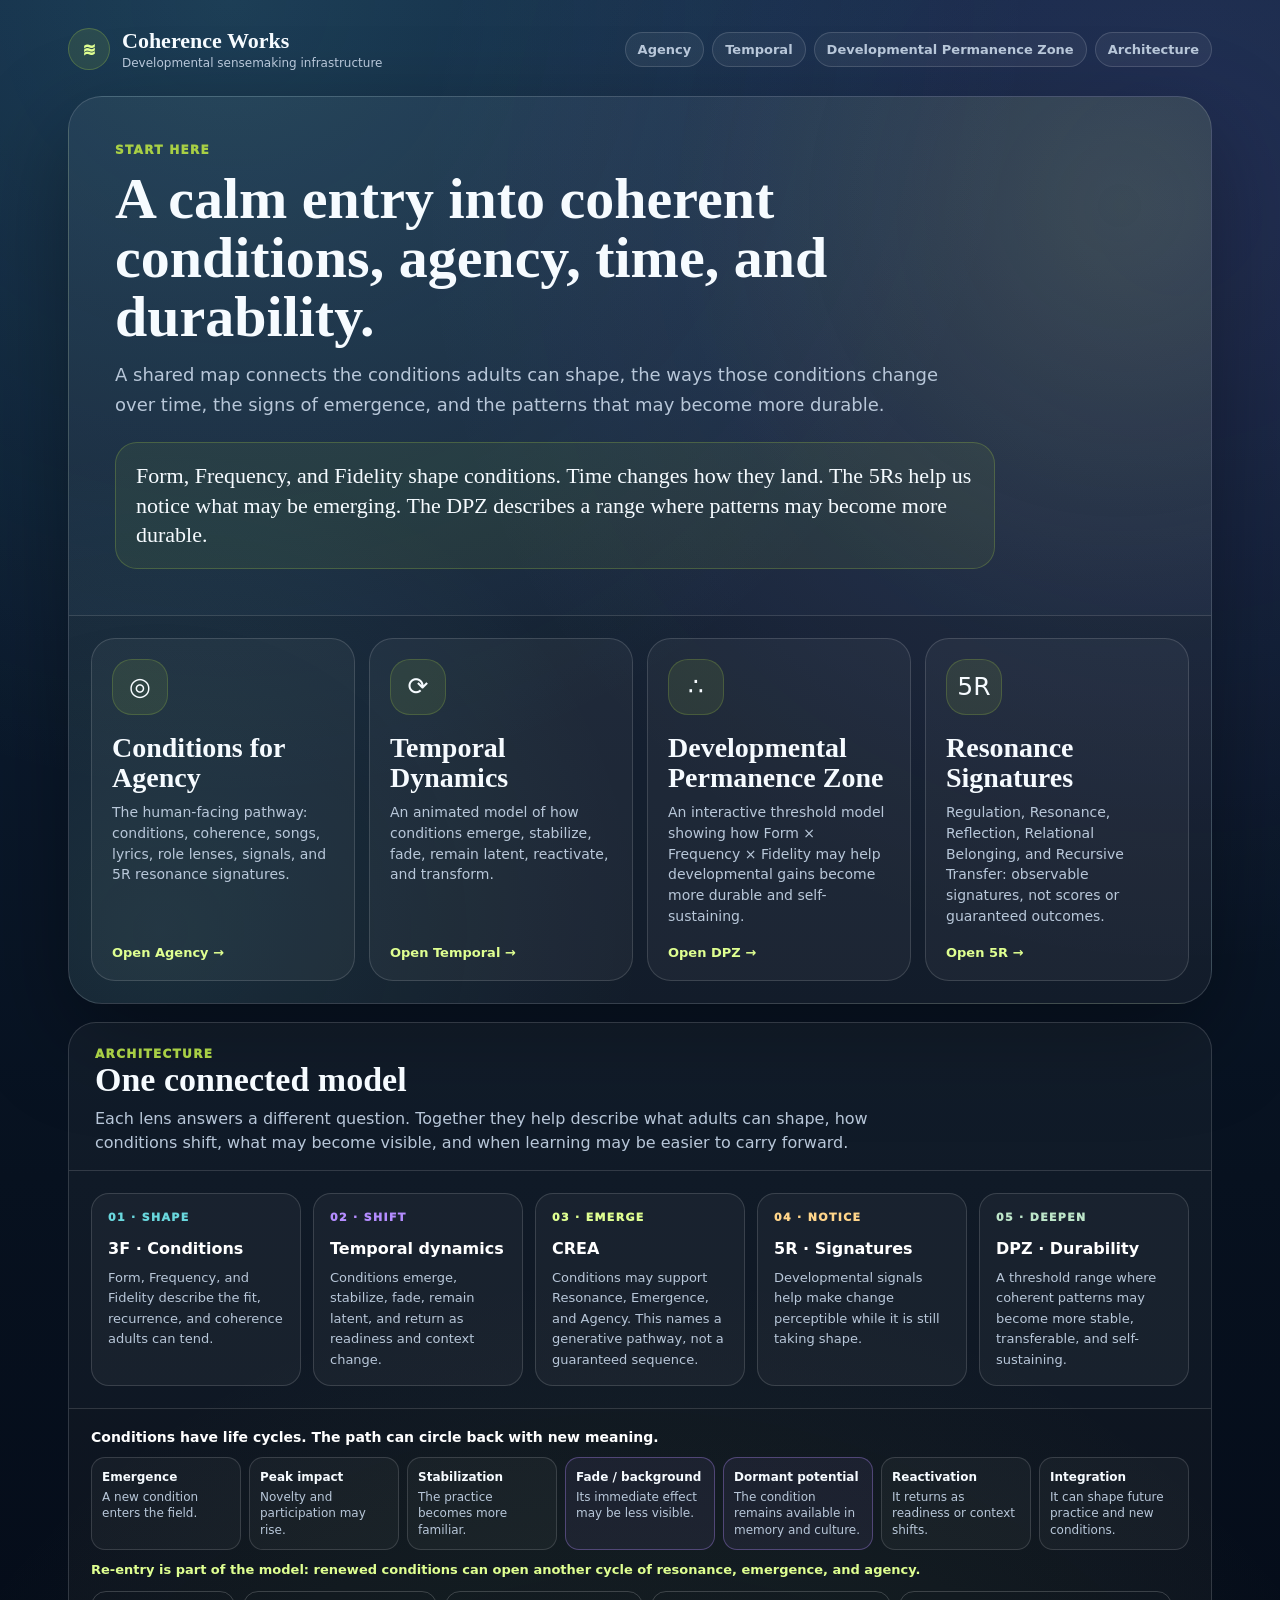
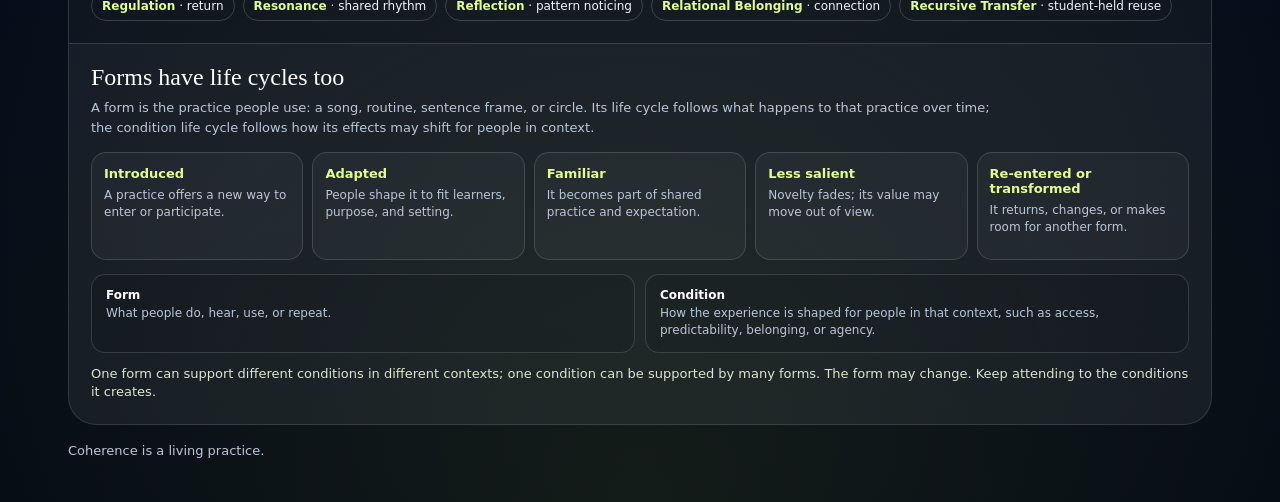
==== commit 88b6b192: "Add files via upload" ====
--- a/index.html
+++ b/index.html
@@ -91,6 +91,17 @@
 .five-r-list{display:flex;flex-wrap:wrap;gap:8px;margin-top:14px}
 .five-r-list span{border:1px solid rgba(255,255,255,.18);border-radius:999px;padding:7px 10px;color:#edf7fa;font-size:12px}
 .five-r-list b{color:#dfff91}
+.form-cycle-wrap{padding:20px 22px 22px;border-top:1px solid var(--line);background:rgba(255,255,255,.025)}
+.form-cycle-wrap h3{font:24px/1.15 Georgia,serif;margin:0 0 7px;color:white}
+.form-cycle-intro{color:var(--muted);font-size:13px;line-height:1.5;max-width:900px;margin:0 0 15px}
+.form-cycle{list-style:none;margin:0;padding:0;display:grid;grid-template-columns:repeat(5,minmax(0,1fr));gap:9px}
+.form-cycle li{border:1px solid var(--line);border-radius:15px;background:rgba(255,255,255,.04);padding:13px 12px;min-height:108px}
+.form-cycle li strong{display:block;color:#dfff91;font-size:13px;margin-bottom:6px}
+.form-cycle li span{display:block;color:var(--muted);font-size:12px;line-height:1.4}
+.form-distinction{display:grid;grid-template-columns:1fr 1fr;gap:10px;margin-top:14px}
+.form-distinction p{margin:0;padding:12px 14px;border:1px solid var(--line);border-radius:14px;background:rgba(0,0,0,.10);color:var(--muted);font-size:12px;line-height:1.45}
+.form-distinction strong{color:#fff}
+.form-cycle-note{margin:12px 0 0;color:#d8e8d0;font-size:13px;line-height:1.45}
 .model-nav{display:flex;flex-wrap:wrap;gap:8px;padding:10px 12px;margin:0 0 14px;border:1px solid #dfe7e8;border-radius:16px;background:rgba(255,255,255,.86);font:800 13px/1.3 system-ui,sans-serif}
 .model-nav a{color:#102a55;text-decoration:none;padding:5px 8px;border-radius:999px}
 .model-nav a:hover{background:#edf6f0;text-decoration:underline}
@@ -100,10 +111,11 @@
  h1{font-size:42px}
  .hero-inner{padding:30px}
  .map{grid-template-columns:1fr}
- .flow,.cycle{grid-template-columns:repeat(2,minmax(0,1fr))}
+ .flow,.cycle,.form-cycle{grid-template-columns:repeat(2,minmax(0,1fr))}
+ .form-distinction{grid-template-columns:1fr}
  .card{min-height:auto}
 }
-@media(max-width:620px){.flow,.cycle{grid-template-columns:1fr}.step{min-height:0}}
+@media(max-width:620px){.flow,.cycle,.form-cycle{grid-template-columns:1fr}.step{min-height:0}}
 </style>
 </head>
 <body>
@@ -202,6 +214,22 @@
    <p class="cycle-return">Re-entry is part of the model: renewed conditions can open another cycle of resonance, emergence, and agency.</p>
    <div class="five-r-list" aria-label="Five resonance signatures"><span><b>Regulation</b> · return</span><span><b>Resonance</b> · shared rhythm</span><span><b>Reflection</b> · pattern noticing</span><span><b>Relational Belonging</b> · connection</span><span><b>Recursive Transfer</b> · student-held reuse</span></div>
   </div>
+  <div class="form-cycle-wrap">
+   <h3>Forms have life cycles too</h3>
+   <p class="form-cycle-intro">A form is the practice people use: a song, routine, sentence frame, or circle. Its life cycle follows what happens to that practice over time; the condition life cycle follows how its effects may shift for people in context.</p>
+   <ol class="form-cycle" aria-label="A form's life cycle">
+    <li><strong>Introduced</strong><span>A practice offers a new way to enter or participate.</span></li>
+    <li><strong>Adapted</strong><span>People shape it to fit learners, purpose, and setting.</span></li>
+    <li><strong>Familiar</strong><span>It becomes part of shared practice and expectation.</span></li>
+    <li><strong>Less salient</strong><span>Novelty fades; its value may move out of view.</span></li>
+    <li><strong>Re-entered or transformed</strong><span>It returns, changes, or makes room for another form.</span></li>
+   </ol>
+   <div class="form-distinction">
+    <p><strong>Form</strong><br>What people do, hear, use, or repeat.</p>
+    <p><strong>Condition</strong><br>How the experience is shaped for people in that context, such as access, predictability, belonging, or agency.</p>
+   </div>
+   <p class="form-cycle-note">One form can support different conditions in different contexts; one condition can be supported by many forms. The form may change. Keep attending to the conditions it creates.</p>
+  </div>
  </section>
 
  <div class="footer">
